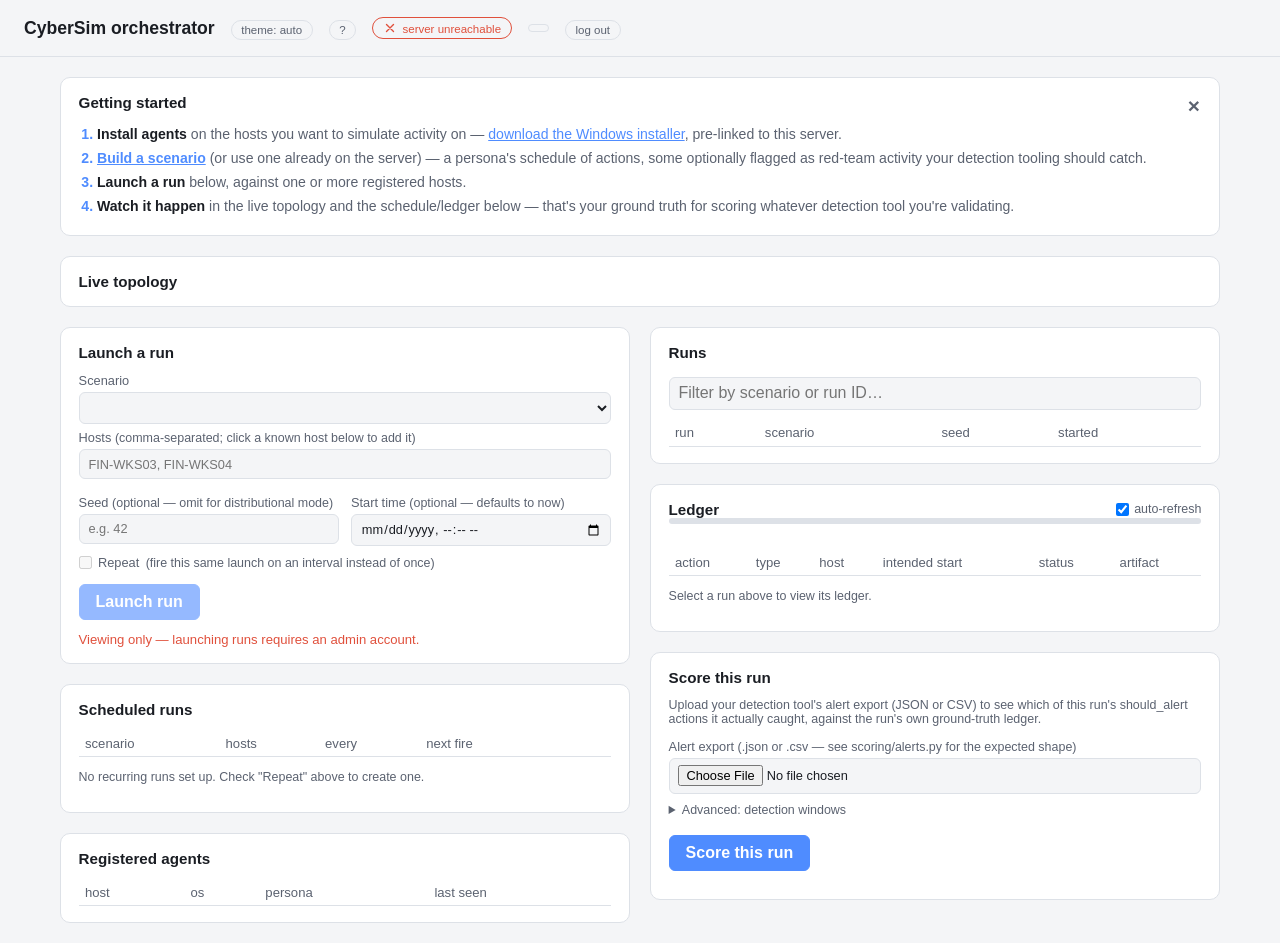
==== server/static/index.html @ 5faa3df3 "Add scoring UI, auth with roles, and dashboard UI overhaul Dashboard: - Live topology view, run sche" ====
<!doctype html>
<html lang="en">
<head>
<meta charset="utf-8">
<meta name="viewport" content="width=device-width, initial-scale=1">
<title>CyberSim orchestrator</title>
<script>
(function () {
  var t = localStorage.getItem("cybersim-theme");
  if (t === "light" || t === "dark") document.documentElement.setAttribute("data-theme", t);
  if (localStorage.getItem("cybersim-onboarding-dismissed") === "1") {
    document.documentElement.classList.add("onboarding-dismissed");
  }
})();
</script>
<link rel="stylesheet" href="style.css?v=11">
</head>
<body>
<header>
  <h1>CyberSim orchestrator</h1>
  <a id="nav-scenario-builder" href="scenario-builder.html" class="pill pill-unknown" style="text-decoration:none">build scenario &rarr;</a>
  <a id="nav-install" href="install.html" class="pill pill-unknown" style="text-decoration:none">install agent &rarr;</a>
  <a id="nav-users" href="users.html" class="pill pill-unknown" style="text-decoration:none; display:none">users &rarr;</a>
  <button type="button" id="theme-toggle" class="pill pill-unknown">theme: auto</button>
  <button type="button" id="onboarding-reopen" class="pill pill-unknown" title="Show getting-started guide">?</button>
  <div id="health" class="pill pill-unknown"><svg class="icon" viewBox="0 0 16 16" width="14" height="14" aria-hidden="true"><circle class="icon-spin" cx="8" cy="8" r="5.4" fill="none" stroke="currentColor" stroke-width="1.6" stroke-linecap="round" stroke-dasharray="17 26"/></svg> checking server&hellip;</div>
  <span id="whoami-pill" class="pill pill-unknown"></span>
  <button type="button" id="logout-btn" class="pill pill-unknown">log out</button>
</header>

<main>
  <div class="card onboarding-card" id="onboarding-card">
    <button type="button" id="onboarding-dismiss" class="onboarding-dismiss" aria-label="Dismiss getting-started guide">&times;</button>
    <h2>Getting started</h2>
    <ol class="onboarding-steps">
      <li><strong>Install agents</strong> on the hosts you want to simulate activity on &mdash; <a href="install.html">download the Windows installer</a>, pre-linked to this server.</li>
      <li><strong><a href="scenario-builder.html">Build a scenario</a></strong> (or use one already on the server) &mdash; a persona's schedule of actions, some optionally flagged as red-team activity your detection tooling should catch.</li>
      <li><strong>Launch a run</strong> below, against one or more registered hosts.</li>
      <li><strong>Watch it happen</strong> in the live topology and the schedule/ledger below &mdash; that's your ground truth for scoring whatever detection tool you're validating.</li>
    </ol>
  </div>

  <div class="card topology-card">
    <div class="card-header">
      <h2>Live topology</h2>
      <span id="topology-count" class="hint"></span>
    </div>
    <div id="topology-root" class="topology-scroll"></div>
  </div>

  <section class="col">
    <div class="card">
      <h2>Launch a run</h2>
      <form id="launch-form">
        <label>
          Scenario
          <select id="scenario-select" required></select>
        </label>

        <div id="scenario-preview" class="preview"></div>

        <label>
          Hosts <span class="hint">(comma-separated; click a known host below to add it)</span>
          <input id="hosts-input" type="text" placeholder="FIN-WKS03, FIN-WKS04" required>
        </label>
        <div id="known-hosts" class="chip-row"></div>

        <div class="row">
          <label>
            Seed <span class="hint">(optional &mdash; omit for distributional mode)</span>
            <input id="seed-input" type="number" placeholder="e.g. 42">
          </label>
          <label>
            Start time <span class="hint">(optional &mdash; defaults to now)</span>
            <input id="start-input" type="datetime-local">
          </label>
        </div>

        <label class="checkbox-label">
          <input type="checkbox" id="repeat-toggle">
          Repeat <span class="hint">(fire this same launch on an interval instead of once)</span>
        </label>
        <div class="row" id="repeat-interval-row" style="display:none">
          <label>Every <span class="hint">(minimum 1 minute)</span>
            <div class="range-input">
              <input id="repeat-interval-input" type="number" min="1" step="1" value="60">
              <select id="repeat-interval-unit">
                <option value="60">minutes</option>
                <option value="3600">hours</option>
                <option value="86400">days</option>
              </select>
            </div>
          </label>
        </div>

        <button type="submit" id="launch-submit-btn">Launch run</button>
      </form>
      <div id="launch-result" class="result"></div>
    </div>

    <div class="card">
      <h2>Scheduled runs</h2>
      <div class="table-scroll">
        <table id="schedules-table">
          <thead><tr><th>scenario</th><th>hosts</th><th>every</th><th>next fire</th><th></th><th></th></tr></thead>
          <tbody></tbody>
        </table>
      </div>
      <p id="schedules-empty" class="hint">No recurring runs set up. Check "Repeat" above to create one.</p>
    </div>

    <div class="card">
      <h2>Registered agents</h2>
      <div class="table-scroll">
        <table id="agents-table">
          <thead><tr><th>host</th><th>os</th><th>persona</th><th>last seen</th></tr></thead>
          <tbody></tbody>
        </table>
      </div>
    </div>
  </section>

  <section class="col">
    <div class="card">
      <h2>Runs</h2>
      <input type="text" id="runs-filter-input" placeholder="Filter by scenario or run ID&hellip;" style="margin-bottom:0.6rem">
      <div class="table-scroll">
        <table id="runs-table">
          <thead><tr><th>run</th><th>scenario</th><th>seed</th><th>started</th></tr></thead>
          <tbody></tbody>
        </table>
      </div>
    </div>

    <div class="card">
      <div class="card-header">
        <h2>Ledger <span id="ledger-run-id" class="hint"></span></h2>
        <label class="autorefresh">
          <input type="checkbox" id="autorefresh-toggle" checked>
          auto-refresh
        </label>
      </div>
      <div id="ledger-progress" class="progress"><div id="ledger-progress-bar"></div></div>
      <div id="gantt-root" class="gantt-scroll"></div>
      <div class="table-scroll">
        <table id="ledger-table">
          <thead><tr><th>action</th><th>type</th><th>host</th><th>intended start</th><th>status</th><th>artifact</th></tr></thead>
          <tbody></tbody>
        </table>
      </div>
      <p id="ledger-empty" class="hint">Select a run above to view its ledger.</p>
    </div>

    <div class="card">
      <h2>Score this run <span id="scoring-run-id" class="hint"></span></h2>
      <p class="hint" style="margin-top:0">
        Upload your detection tool's alert export (JSON or CSV) to see which of this run's
        should_alert actions it actually caught, against the run's own ground-truth ledger.
      </p>
      <form id="scoring-form">
        <label>
          Alert export <span class="hint">(.json or .csv &mdash; see scoring/alerts.py for the expected shape)</span>
          <input id="alerts-file-input" type="file" accept=".json,.csv" required>
        </label>
        <details class="step-advanced">
          <summary>Advanced: detection windows</summary>
          <div class="row">
            <label>Window before <span class="hint">(seconds; default 60)</span>
              <input id="window-before-input" type="number" min="0" step="any" placeholder="60">
            </label>
            <label>Window after <span class="hint">(seconds; default 180)</span>
              <input id="window-after-input" type="number" min="0" step="any" placeholder="180">
            </label>
          </div>
        </details>
        <button type="submit" id="scoring-submit-btn">Score this run</button>
      </form>
      <div id="scoring-result" class="result"></div>
      <div id="scoring-report"></div>
    </div>
  </section>
</main>

<script src="theme.js?v=1"></script>
<script src="auth.js?v=2"></script>
<script src="icons.js?v=1"></script>
<script src="topology.js?v=3"></script>
<script src="gantt.js?v=2"></script>
<script src="scoring.js?v=1"></script>
<script src="app.js?v=10"></script>
</body>
</html>
---- server/static/style.css ----
:root {
  --bg: #0f1216;
  --panel: #171b21;
  --border: #2a2f38;
  --text: #e6e9ef;
  --muted: #8b93a3;
  --accent: #4f8cff;
  --ok: #3ecf7e;
  --warn: #e0a53c;
  --bad: #e0503c;
  color-scheme: dark;
}

/* Light-mode tokens apply either from the OS preference (when the user
   hasn't picked an explicit theme -- no [data-theme] attribute yet) or
   from an explicit override set by the theme toggle (theme.js), which
   always wins regardless of OS preference. */
@media (prefers-color-scheme: light) {
  :root:not([data-theme]) {
    --bg: #f4f5f7;
    --panel: #ffffff;
    --border: #dde1e7;
    --text: #1a1d23;
    --muted: #5b6270;
    color-scheme: light;
  }
}

:root[data-theme="light"] {
  --bg: #f4f5f7;
  --panel: #ffffff;
  --border: #dde1e7;
  --text: #1a1d23;
  --muted: #5b6270;
  color-scheme: light;
}

:root[data-theme="dark"] {
  --bg: #0f1216;
  --panel: #171b21;
  --border: #2a2f38;
  --text: #e6e9ef;
  --muted: #8b93a3;
  color-scheme: dark;
}

* { box-sizing: border-box; }

body {
  margin: 0;
  font-family: -apple-system, "Segoe UI", Roboto, sans-serif;
  background: var(--bg);
  color: var(--text);
}

header {
  display: flex;
  align-items: center;
  gap: 1rem;
  padding: 1rem 1.5rem;
  border-bottom: 1px solid var(--border);
}

header h1 { font-size: 1.1rem; margin: 0; font-weight: 600; }

main {
  display: grid;
  grid-template-columns: 1fr 1fr;
  gap: 1.25rem;
  padding: 1.25rem;
  max-width: 1200px;
  margin: 0 auto;
}

@media (max-width: 860px) {
  main { grid-template-columns: 1fr; }
}

.col { display: flex; flex-direction: column; gap: 1.25rem; min-width: 0; }

.card {
  background: var(--panel);
  border: 1px solid var(--border);
  border-radius: 10px;
  padding: 1rem 1.1rem;
  min-width: 0;
}

.card h2 { font-size: 0.95rem; margin: 0 0 0.75rem; }

.card-header { display: flex; justify-content: space-between; align-items: center; }
.card-header h2 { margin: 0; }

form label {
  display: block;
  font-size: 0.8rem;
  color: var(--muted);
  margin-bottom: 0.6rem;
}

form .row { display: flex; gap: 0.75rem; }
form .row label { flex: 1; }

input, select, button {
  font: inherit;
  color: var(--text);
  background: var(--bg);
  border: 1px solid var(--border);
  border-radius: 6px;
  padding: 0.4rem 0.55rem;
  width: 100%;
  margin-top: 0.25rem;
}

button {
  width: auto;
  background: var(--accent);
  border-color: var(--accent);
  color: #fff;
  font-weight: 600;
  cursor: pointer;
  padding: 0.5rem 1rem;
}

button:hover { filter: brightness(1.08); }
button:disabled { opacity: 0.6; cursor: not-allowed; }

.hint { color: var(--muted); font-weight: 400; font-size: 0.78rem; }

.preview {
  font-size: 0.78rem;
  color: var(--muted);
  margin: -0.35rem 0 0.75rem;
  white-space: pre-wrap;
}

.preview .alert-step { color: var(--bad); }

.chip-row { display: flex; flex-wrap: wrap; gap: 0.4rem; margin: -0.35rem 0 0.75rem; }

.chip {
  font-size: 0.75rem;
  border: 1px solid var(--border);
  border-radius: 999px;
  padding: 0.15rem 0.6rem;
  cursor: pointer;
  color: var(--muted);
  background: transparent;
  width: auto;
  margin: 0;
}

.chip:hover { border-color: var(--accent); color: var(--text); }

.table-scroll { overflow-x: auto; }

table { width: 100%; border-collapse: collapse; font-size: 0.82rem; }
th, td { text-align: left; padding: 0.35rem 0.4rem; border-bottom: 1px solid var(--border); }
th { color: var(--muted); font-weight: 500; }
tbody tr { cursor: default; }
tbody tr.clickable { cursor: pointer; }
tbody tr.clickable:hover { background: rgba(127, 127, 127, 0.08); }
tbody tr.clickable:focus-visible { outline: 2px solid var(--accent); outline-offset: -2px; }
tbody tr.selected { background: rgba(79, 140, 255, 0.12); }

.result { margin-top: 0.75rem; font-size: 0.82rem; }
.result.error { color: var(--bad); }
.result.success { color: var(--ok); }

.pill {
  padding: 0.2rem 0.6rem;
  border-radius: 999px;
  border: 1px solid var(--border);
  /* A <button class="pill"> (theme toggle, onboarding reopen) would
     otherwise inherit the generic `button` rule's solid accent fill --
     override back to a plain pill regardless of element type. */
  background: transparent;
  color: inherit;
  font: inherit;
  font-size: 0.72rem;
  font-weight: 400;
}
.pill:hover { filter: none; }
.pill-ok { color: var(--ok); border-color: var(--ok); }
.pill-bad { color: var(--bad); border-color: var(--bad); }
.pill-unknown { color: var(--muted); }

.status-pending { color: var(--muted); }
.status-progress { color: var(--warn); }
.status-success { color: var(--ok); }
.status-failure, .status-partial { color: var(--bad); }

.progress {
  height: 6px;
  border-radius: 999px;
  background: var(--border);
  overflow: hidden;
  margin-bottom: 0.75rem;
}
#ledger-progress-bar {
  height: 100%;
  width: 0%;
  background: var(--accent);
  transition: width 0.3s ease;
}

.autorefresh {
  display: flex;
  align-items: center;
  gap: 0.35rem;
  font-size: 0.78rem;
  color: var(--muted);
  margin: 0;
}
.autorefresh input { width: auto; margin: 0; }

/* ---- live topology ------------------------------------------------- */

.onboarding-card { grid-column: 1 / -1; min-width: 0; position: relative; }

html.onboarding-dismissed #onboarding-card { display: none; }

.onboarding-dismiss {
  position: absolute;
  top: 0.7rem;
  right: 0.8rem;
  width: auto;
  background: transparent;
  border: none;
  color: var(--muted);
  font-size: 1.3rem;
  line-height: 1;
  padding: 0.15rem 0.4rem;
}
.onboarding-dismiss:hover { color: var(--text); filter: none; }

.onboarding-steps { margin: 0; padding-left: 1.15rem; line-height: 1.7; color: var(--muted); font-size: 0.88rem; }
.onboarding-steps li::marker { color: var(--accent); font-weight: 600; }
.onboarding-steps strong { color: var(--text); }
.onboarding-steps a { color: var(--accent); }

.topology-card { grid-column: 1 / -1; min-width: 0; }

.topology-scroll { overflow-x: auto; }

.topology-svg {
  display: block;
  width: 100%;
  height: auto;
  min-width: 480px;
}

.topology-empty {
  padding: 1.5rem 0;
  text-align: center;
}
.topology-empty a { color: var(--accent); }

.topo-grid-dot { fill: rgba(127, 127, 127, 0.16); }

.topo-label {
  font-family: "SF Mono", "Cascadia Code", Consolas, ui-monospace, monospace;
  font-size: 11px;
  fill: var(--muted);
}
.topo-label-host { fill: var(--text); font-weight: 600; }
.topo-action-label { font-size: 9px; letter-spacing: 0.02em; }
.topo-action-label.is-alert { fill: var(--bad); font-weight: 600; }

.topo-alert-badge { color: var(--bad); }

.topo-target-node { fill: var(--panel); stroke: var(--border); stroke-width: 1.5; }
.topo-target-node.is-fed { stroke: var(--accent); }

.topo-node { stroke: var(--bg); stroke-width: 2; }
.topo-node-idle { fill: var(--muted); opacity: 0.55; }
.topo-node-active { fill: var(--ok); }
.topo-node-alert { fill: var(--bad); }

.topo-link { fill: none; stroke-width: 2; }
.topo-link-benign { stroke: var(--ok); opacity: 0.85; }
.topo-link-alert { stroke: var(--bad); stroke-width: 2.5; }

.topo-link.is-flowing {
  stroke-dasharray: 4 5;
  animation: topo-flow 0.9s linear infinite;
}

.topo-packet {
  fill: var(--bad);
  filter: drop-shadow(0 0 3px var(--bad));
}

.topo-ring {
  fill: none;
  stroke: var(--ok);
  stroke-width: 2;
  opacity: 0.7;
}
.topo-ring.is-alert { stroke: var(--bad); }
.topo-ring.is-pulsing {
  transform-box: fill-box;
  transform-origin: center;
  animation: topo-pulse 1.4s ease-out infinite;
}

@keyframes topo-flow {
  to { stroke-dashoffset: -18; }
}

@keyframes topo-pulse {
  0% { transform: scale(0.65); opacity: 0.8; }
  100% { transform: scale(1.7); opacity: 0; }
}

@media (prefers-reduced-motion: reduce) {
  .topo-link.is-flowing { animation: none; stroke-dasharray: none; }
  .topo-ring.is-pulsing { animation: none; opacity: 0.5; }
}

/* ---- run schedule (gantt) -------------------------------------------- */

.gantt-scroll { overflow-x: auto; margin-bottom: 0.85rem; }

.gantt-svg {
  display: block;
  width: 100%;
  height: auto;
  min-width: 420px;
}

.gantt-gridline { stroke: var(--border); stroke-width: 1; }

.gantt-tick-label {
  font-family: "SF Mono", "Cascadia Code", Consolas, ui-monospace, monospace;
  font-size: 9px;
  fill: var(--muted);
}

.gantt-lane { stroke: var(--border); stroke-width: 1; stroke-dasharray: 1 3; }

.gantt-label {
  font-family: "SF Mono", "Cascadia Code", Consolas, ui-monospace, monospace;
  font-size: 11px;
  fill: var(--muted);
}
.gantt-label-host { fill: var(--text); font-weight: 600; }

.gantt-bar { cursor: pointer; stroke-width: 1.5; }
.gantt-bar:focus-visible { outline: 2px solid var(--accent); outline-offset: 2px; }

.gantt-bar-pending { fill: var(--panel); stroke: var(--muted); stroke-dasharray: 2 2; }
.gantt-bar-in-progress { fill: var(--warn); stroke: var(--warn); }
.gantt-bar-success { fill: var(--ok); stroke: var(--ok); }
.gantt-bar-failure { fill: var(--bad); stroke: var(--bad); }
.gantt-bar-partial { fill: url(#gantt-partial-stripes); stroke: var(--bad); }

.gantt-stripe-bg { fill: var(--bad); opacity: 0.3; }
.gantt-stripe-line { stroke: var(--bad); stroke-width: 2; }

.gantt-bar.is-alert { stroke: var(--bad); stroke-width: 2; stroke-dasharray: 3 2; }

.gantt-bar.is-pulsing { animation: gantt-pulse 1.2s ease-in-out infinite; }

@keyframes gantt-pulse {
  0%, 100% { opacity: 1; }
  50% { opacity: 0.45; }
}

#ledger-table tbody tr.flash { animation: gantt-flash 0.9s ease-out; }

@keyframes gantt-flash {
  0% { background: rgba(79, 140, 255, 0.35); }
  100% { background: transparent; }
}

@media (prefers-reduced-motion: reduce) {
  .gantt-bar.is-pulsing { animation: none; opacity: 0.75; }
  #ledger-table tbody tr.flash { animation: none; background: rgba(79, 140, 255, 0.35); }
}

/* ---- status icon system ----------------------------------------------- */

.icon { flex: none; vertical-align: -2px; }

.status-cell { display: flex; align-items: center; gap: 0.35rem; }

.icon-alert-inline { color: var(--bad); margin-left: 0.3rem; vertical-align: -2px; }

.pill .icon { margin-right: 0.15rem; }
.pill-ok .icon { color: var(--ok); }
.pill-bad .icon { color: var(--bad); }
.pill-unknown .icon { color: var(--muted); }

.status-pending .icon { color: var(--muted); }
.status-progress .icon { color: var(--warn); }
.status-success .icon { color: var(--ok); }
.status-failure .icon, .status-partial .icon { color: var(--bad); }

.icon-spin {
  transform-box: fill-box;
  transform-origin: center;
  animation: icon-spin-rotate 1s linear infinite;
}

@keyframes icon-spin-rotate {
  to { transform: rotate(360deg); }
}

@media (prefers-reduced-motion: reduce) {
  .icon-spin { animation: none; }
}

/* ---- scenario builder -------------------------------------------------- */

.step-card {
  border: 1px solid var(--border);
  border-radius: 8px;
  padding: 0.85rem 0.9rem;
  margin: 0 0 0.85rem;
  min-width: 0;
}

.step-card-header { display: flex; justify-content: space-between; align-items: center; margin-bottom: 0.5rem; }

.step-number {
  font-size: 0.72rem;
  color: var(--muted);
  font-weight: 600;
  text-transform: uppercase;
  letter-spacing: 0.04em;
}

.step-remove {
  width: auto;
  display: inline-flex;
  align-items: center;
  gap: 0.3rem;
  background: transparent;
  border: 1px solid var(--border);
  color: var(--bad);
  font-size: 0.72rem;
  font-weight: 500;
  padding: 0.2rem 0.5rem;
}
.step-remove:hover { border-color: var(--bad); filter: none; }
.step-remove .icon { margin: 0; }

.range-input { display: flex; align-items: center; gap: 0.4rem; }
.range-input input { width: 5rem; }
.range-input select { width: 4.5rem; }
.range-input span { color: var(--muted); }

.checkbox-label { display: flex; align-items: center; gap: 0.4rem; font-size: 0.8rem; color: var(--muted); margin-bottom: 0.6rem; }
.checkbox-label input[type="checkbox"] { width: auto; margin: 0; }
.checkbox-label .icon { margin: 0; }

.btn-secondary {
  background: transparent;
  border: 1px dashed var(--border);
  color: var(--muted);
  width: 100%;
  margin-bottom: 0.75rem;
}
.btn-secondary:hover { border-color: var(--accent); color: var(--text); filter: none; }

.step-advanced { margin: 0.5rem 0 0.85rem; }
.step-advanced summary { cursor: pointer; font-size: 0.78rem; color: var(--muted); }
.step-advanced summary:hover { color: var(--text); }
.step-advanced textarea {
  font-family: "SF Mono", "Cascadia Code", Consolas, ui-monospace, monospace;
  font-size: 0.78rem;
  margin-top: 0.4rem;
  resize: vertical;
}

/* ---- scoring report ----------------------------------------------------- */

.score-stats { display: flex; flex-wrap: wrap; gap: 0.6rem; margin: 0.75rem 0; }

.score-stat {
  flex: 1 1 90px;
  background: var(--bg);
  border: 1px solid var(--border);
  border-radius: 8px;
  padding: 0.55rem 0.7rem;
  display: flex;
  flex-direction: column;
  gap: 0.15rem;
}
.score-stat-value { font-size: 1.25rem; font-weight: 700; color: var(--text); }
.score-stat-label { font-size: 0.68rem; color: var(--muted); text-transform: uppercase; letter-spacing: 0.03em; }

.score-subhead { font-size: 0.85rem; margin: 1rem 0 0.4rem; }

.score-group-table { font-size: 0.78rem; }

.score-list {
  list-style: none;
  margin: 0;
  padding: 0;
  display: flex;
  flex-direction: column;
  gap: 0.45rem;
  font-size: 0.82rem;
  color: var(--muted);
}
.score-list li { display: flex; align-items: baseline; gap: 0.35rem; }
.score-list strong { color: var(--text); }
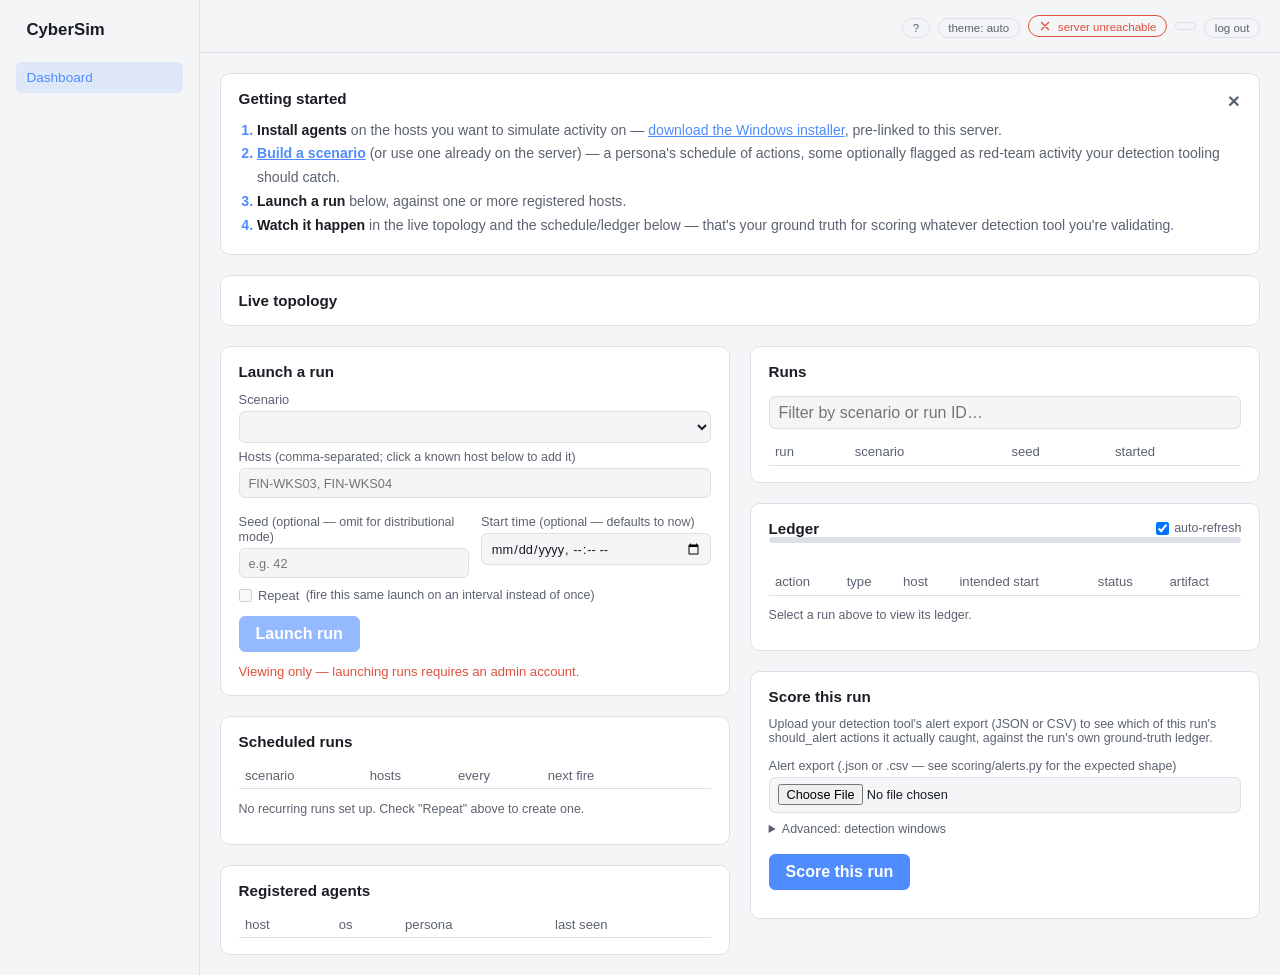
==== commit 383a4496: "Add content generation, settings, and persona library Add server-configurable LLM content generation" ====
--- a/server/static/index.html
+++ b/server/static/index.html
@@ -13,20 +13,26 @@
   }
 })();
 </script>
-<link rel="stylesheet" href="style.css?v=11">
+<link rel="stylesheet" href="style.css?v=12">
 </head>
 <body>
-<header>
-  <h1>CyberSim orchestrator</h1>
-  <a id="nav-scenario-builder" href="scenario-builder.html" class="pill pill-unknown" style="text-decoration:none">build scenario &rarr;</a>
-  <a id="nav-install" href="install.html" class="pill pill-unknown" style="text-decoration:none">install agent &rarr;</a>
-  <a id="nav-users" href="users.html" class="pill pill-unknown" style="text-decoration:none; display:none">users &rarr;</a>
-  <button type="button" id="theme-toggle" class="pill pill-unknown">theme: auto</button>
-  <button type="button" id="onboarding-reopen" class="pill pill-unknown" title="Show getting-started guide">?</button>
-  <div id="health" class="pill pill-unknown"><svg class="icon" viewBox="0 0 16 16" width="14" height="14" aria-hidden="true"><circle class="icon-spin" cx="8" cy="8" r="5.4" fill="none" stroke="currentColor" stroke-width="1.6" stroke-linecap="round" stroke-dasharray="17 26"/></svg> checking server&hellip;</div>
-  <span id="whoami-pill" class="pill pill-unknown"></span>
-  <button type="button" id="logout-btn" class="pill pill-unknown">log out</button>
-</header>
+<div class="app-shell">
+  <nav class="sidebar">
+    <h1>CyberSim</h1>
+    <a href="./" class="sidebar-link active">Dashboard</a>
+    <a id="nav-scenario-builder" href="scenario-builder.html" class="sidebar-link" style="display:none">Build scenario</a>
+    <a id="nav-install" href="install.html" class="sidebar-link" style="display:none">Install agent</a>
+    <a id="nav-users" href="users.html" class="sidebar-link" style="display:none">Users</a>
+    <a id="nav-settings" href="settings.html" class="sidebar-link" style="display:none">Settings</a>
+  </nav>
+  <div class="app-main">
+    <div class="topbar">
+      <button type="button" id="onboarding-reopen" class="pill pill-unknown" title="Show getting-started guide">?</button>
+      <button type="button" id="theme-toggle" class="pill pill-unknown">theme: auto</button>
+      <div id="health" class="pill pill-unknown"><svg class="icon" viewBox="0 0 16 16" width="14" height="14" aria-hidden="true"><circle class="icon-spin" cx="8" cy="8" r="5.4" fill="none" stroke="currentColor" stroke-width="1.6" stroke-linecap="round" stroke-dasharray="17 26"/></svg> checking server&hellip;</div>
+      <span id="whoami-pill" class="pill pill-unknown"></span>
+      <button type="button" id="logout-btn" class="pill pill-unknown">log out</button>
+    </div>
 
 <main>
   <div class="card onboarding-card" id="onboarding-card">
@@ -180,13 +186,15 @@
     </div>
   </section>
 </main>
+  </div>
+</div>
 
 <script src="theme.js?v=1"></script>
-<script src="auth.js?v=2"></script>
+<script src="auth.js?v=3"></script>
 <script src="icons.js?v=1"></script>
 <script src="topology.js?v=3"></script>
 <script src="gantt.js?v=2"></script>
 <script src="scoring.js?v=1"></script>
-<script src="app.js?v=10"></script>
+<script src="app.js?v=12"></script>
 </body>
 </html>
--- a/server/static/style.css
+++ b/server/static/style.css
@@ -63,6 +63,63 @@
 
 header h1 { font-size: 1.1rem; margin: 0; font-weight: 600; }
 
+/* ---- app shell: left sidebar nav + top bar ---------------------------- */
+
+.app-shell { display: flex; min-height: 100vh; align-items: stretch; }
+
+.sidebar {
+  width: 200px;
+  flex: none;
+  display: flex;
+  flex-direction: column;
+  gap: 0.15rem;
+  padding: 1.25rem 1rem;
+  border-right: 1px solid var(--border);
+}
+
+.sidebar h1 { font-size: 1.05rem; margin: 0 0 1.25rem; font-weight: 600; padding: 0 0.65rem; }
+
+.sidebar-link {
+  display: block;
+  padding: 0.5rem 0.65rem;
+  border-radius: 6px;
+  color: var(--muted);
+  text-decoration: none;
+  font-size: 0.85rem;
+  font-weight: 500;
+}
+.sidebar-link:hover { background: rgba(127, 127, 127, 0.08); color: var(--text); }
+.sidebar-link.active { background: rgba(79, 140, 255, 0.12); color: var(--accent); }
+
+.app-main { flex: 1; min-width: 0; display: flex; flex-direction: column; }
+
+.topbar {
+  display: flex;
+  justify-content: flex-end;
+  align-items: center;
+  gap: 0.5rem;
+  padding: 0.85rem 1.25rem;
+  border-bottom: 1px solid var(--border);
+  flex-wrap: wrap;
+}
+
+@media (max-width: 760px) {
+  .app-shell { flex-direction: column; min-height: 0; }
+  .sidebar {
+    width: 100%;
+    flex-direction: row;
+    flex-wrap: wrap;
+    align-items: center;
+    border-right: none;
+    border-bottom: 1px solid var(--border);
+    padding: 0.7rem 1rem;
+    gap: 0.3rem;
+  }
+  .sidebar h1 { margin: 0 0.75rem 0 0; padding: 0; }
+  .sidebar-link { padding: 0.35rem 0.55rem; }
+  .topbar { justify-content: flex-start; padding: 0.7rem 1rem; }
+}
+
 main {
   display: grid;
   grid-template-columns: 1fr 1fr;
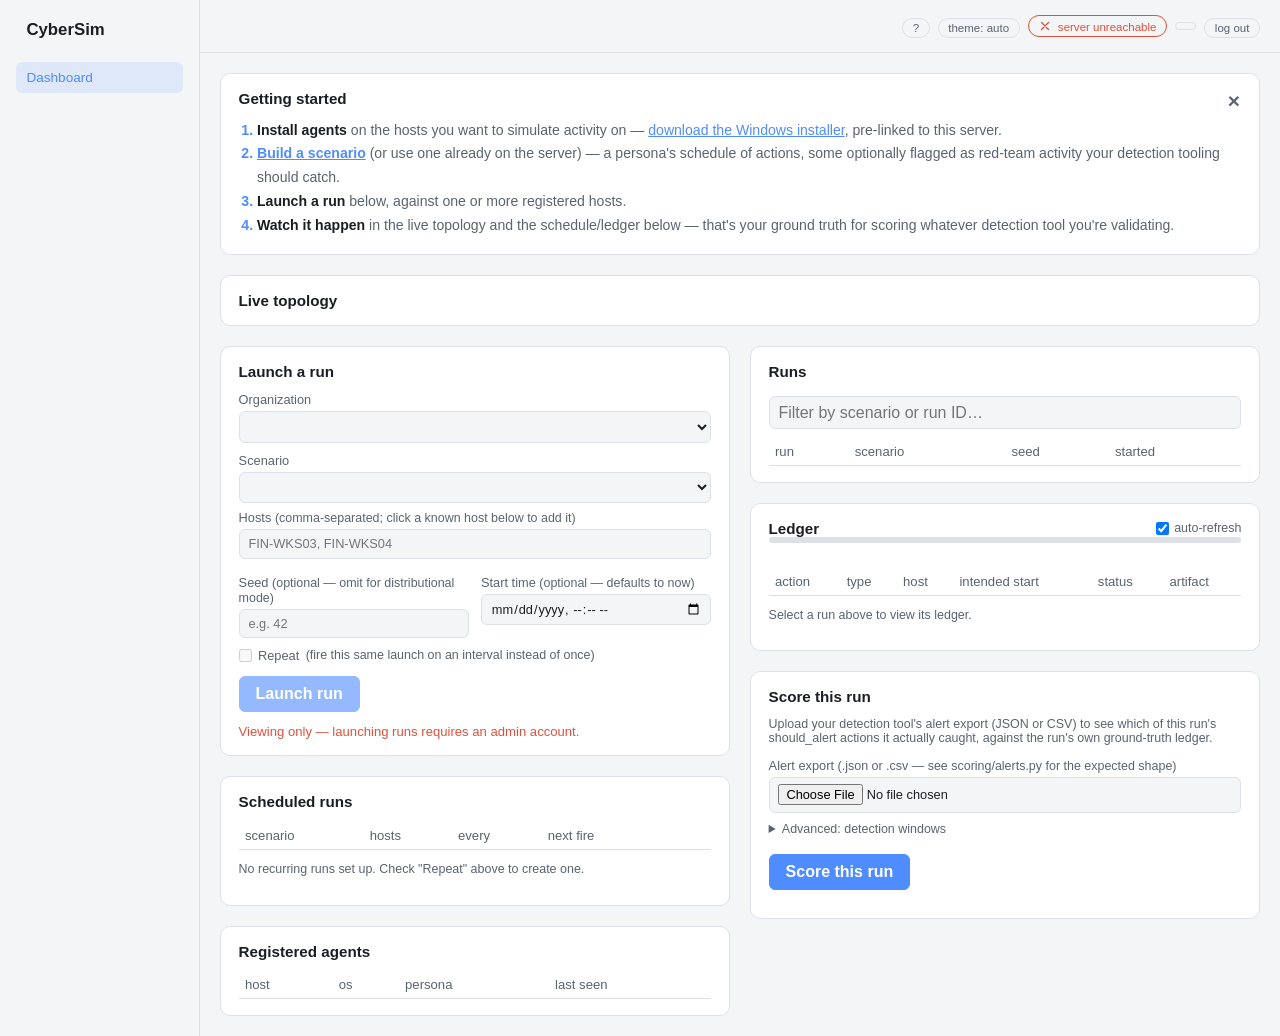
==== commit 1d73a702: "Add org-first scenario picker with remembered last selection GET /scenarios now returns scenarios gr" ====
--- a/server/static/index.html
+++ b/server/static/index.html
@@ -59,6 +59,11 @@
       <h2>Launch a run</h2>
       <form id="launch-form">
         <label>
+          Organization
+          <select id="scenario-org-select"></select>
+        </label>
+
+        <label>
           Scenario
           <select id="scenario-select" required></select>
         </label>
@@ -195,6 +200,6 @@
 <script src="topology.js?v=3"></script>
 <script src="gantt.js?v=2"></script>
 <script src="scoring.js?v=1"></script>
-<script src="app.js?v=12"></script>
+<script src="app.js?v=14"></script>
 </body>
 </html>
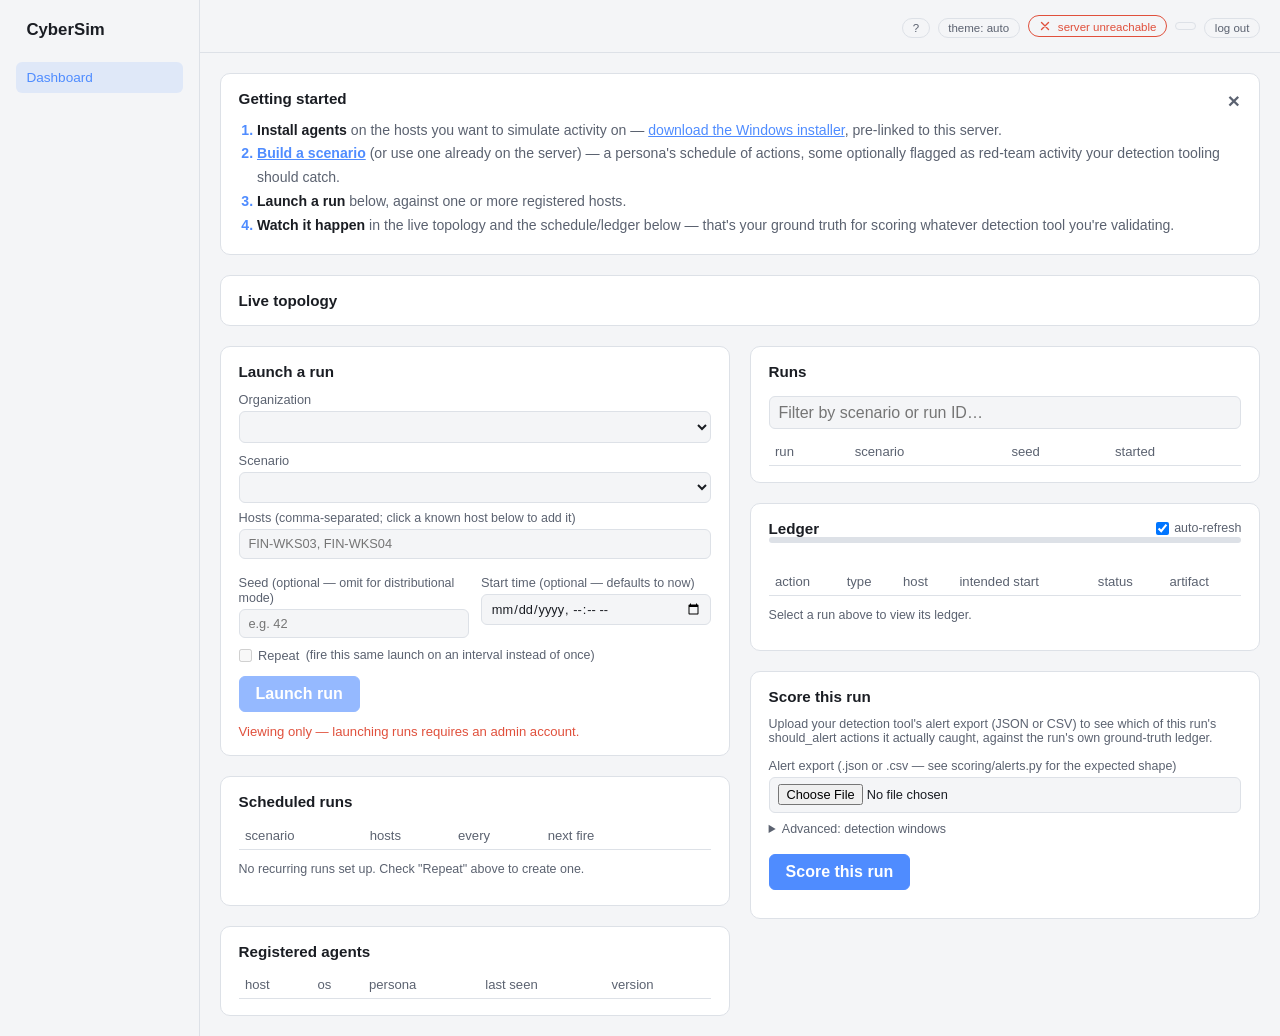
==== commit 29e9b8f7: "Add on-demand update checking for server and agents GET /updates/check (admin only, wired to Setting" ====
--- a/server/static/index.html
+++ b/server/static/index.html
@@ -13,7 +13,7 @@
   }
 })();
 </script>
-<link rel="stylesheet" href="style.css?v=12">
+<link rel="stylesheet" href="style.css?v=14">
 </head>
 <body>
 <div class="app-shell">
@@ -21,6 +21,7 @@
     <h1>CyberSim</h1>
     <a href="./" class="sidebar-link active">Dashboard</a>
     <a id="nav-scenario-builder" href="scenario-builder.html" class="sidebar-link" style="display:none">Build scenario</a>
+    <a id="nav-ranges" href="ranges.html" class="sidebar-link" style="display:none">Ranges</a>
     <a id="nav-install" href="install.html" class="sidebar-link" style="display:none">Install agent</a>
     <a id="nav-users" href="users.html" class="sidebar-link" style="display:none">Users</a>
     <a id="nav-settings" href="settings.html" class="sidebar-link" style="display:none">Settings</a>
@@ -124,7 +125,7 @@
       <h2>Registered agents</h2>
       <div class="table-scroll">
         <table id="agents-table">
-          <thead><tr><th>host</th><th>os</th><th>persona</th><th>last seen</th></tr></thead>
+          <thead><tr><th>host</th><th>os</th><th>persona</th><th>last seen</th><th>version</th></tr></thead>
           <tbody></tbody>
         </table>
       </div>
@@ -195,11 +196,11 @@
 </div>
 
 <script src="theme.js?v=1"></script>
-<script src="auth.js?v=3"></script>
+<script src="auth.js?v=4"></script>
 <script src="icons.js?v=1"></script>
 <script src="topology.js?v=3"></script>
 <script src="gantt.js?v=2"></script>
 <script src="scoring.js?v=1"></script>
-<script src="app.js?v=14"></script>
+<script src="app.js?v=15"></script>
 </body>
 </html>
--- a/server/static/style.css
+++ b/server/static/style.css
@@ -148,6 +148,30 @@
 .card-header { display: flex; justify-content: space-between; align-items: center; }
 .card-header h2 { margin: 0; }
 
+/* ---- tab bar (e.g. settings.html's General / Security) ------------------ */
+
+.tab-bar {
+  display: flex;
+  gap: 0.25rem;
+  border-bottom: 1px solid var(--border);
+  margin-bottom: 1.1rem;
+}
+
+.tab-button {
+  background: none;
+  border: none;
+  border-bottom: 2px solid transparent;
+  color: var(--muted);
+  font-size: 0.85rem;
+  font-weight: 500;
+  padding: 0.55rem 0.15rem;
+  margin-bottom: -1px;
+  cursor: pointer;
+  margin-right: 1.1rem;
+}
+.tab-button:hover { color: var(--text); }
+.tab-button.active { color: var(--accent); border-bottom-color: var(--accent); }
+
 form label {
   display: block;
   font-size: 0.8rem;
@@ -158,7 +182,7 @@
 form .row { display: flex; gap: 0.75rem; }
 form .row label { flex: 1; }
 
-input, select, button {
+input, select, textarea, button {
   font: inherit;
   color: var(--text);
   background: var(--bg);
@@ -167,6 +191,12 @@
   padding: 0.4rem 0.55rem;
   width: 100%;
   margin-top: 0.25rem;
+}
+
+textarea {
+  font-family: "SF Mono", "Cascadia Code", Consolas, ui-monospace, monospace;
+  font-size: 0.78rem;
+  resize: vertical;
 }
 
 button {
